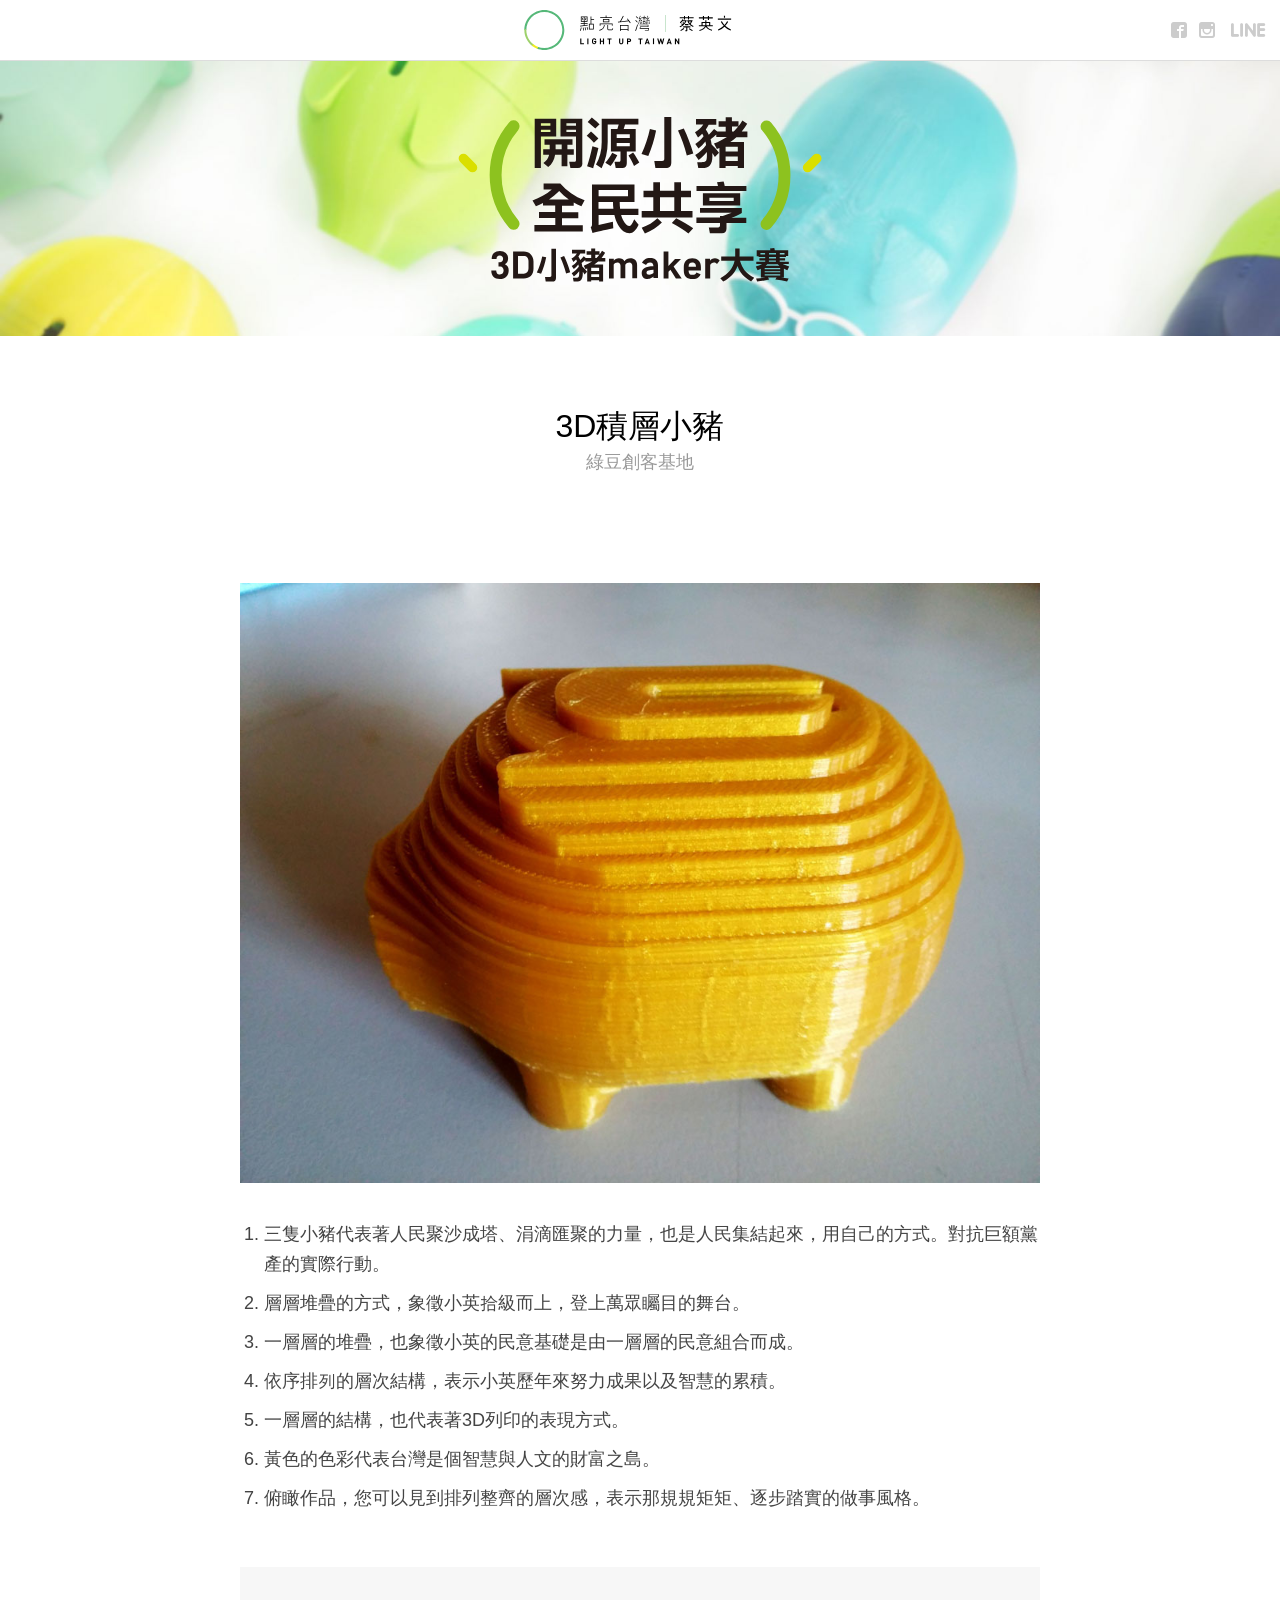
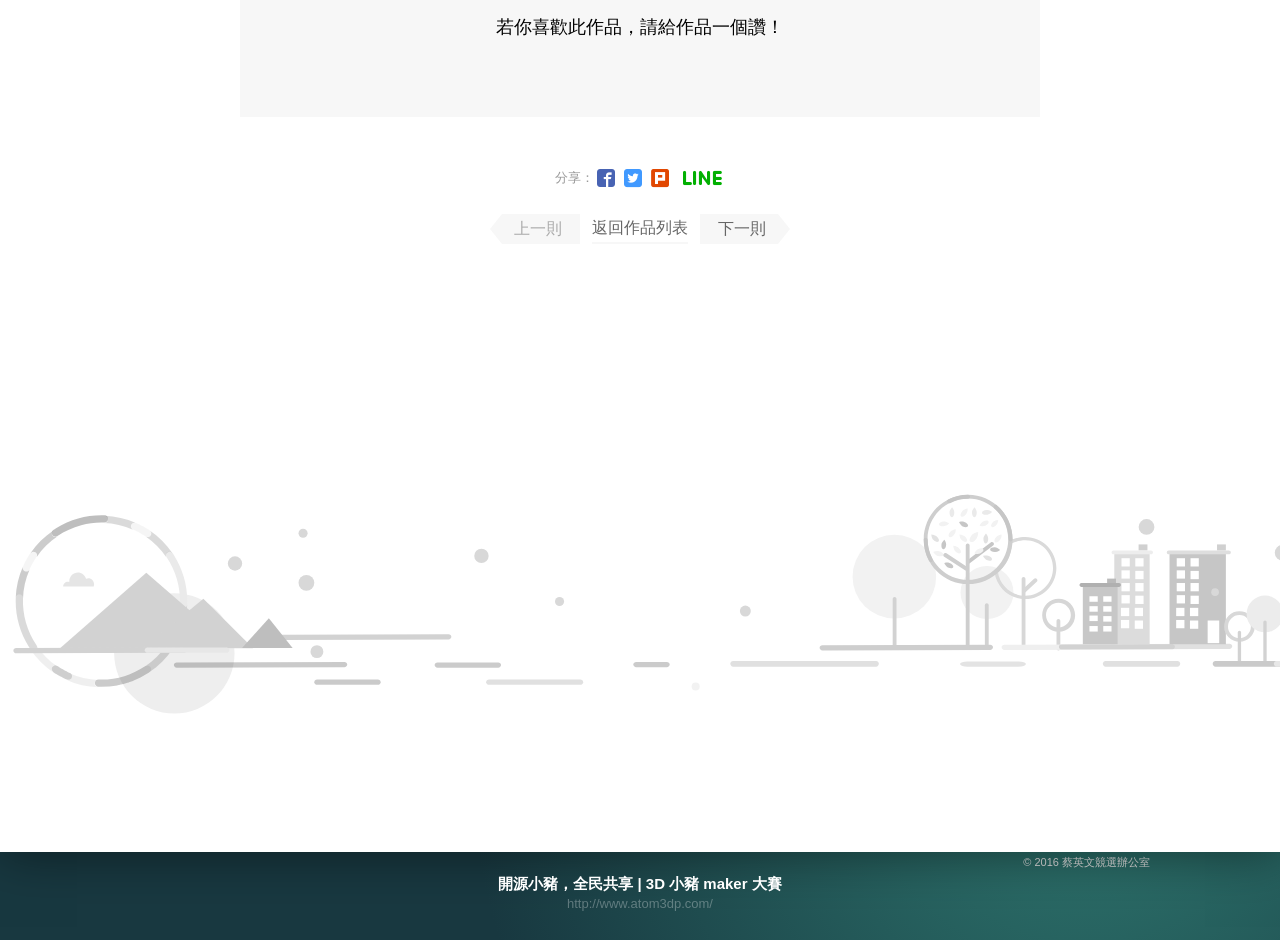
==== post/1.html @ 20036507 "init" ====
<!DOCTYPE html><html lang="zh-TW"><head><meta content="IE=edge,chrome=1" http-equiv="X-UA-Compatible"><meta charset="utf-8"><meta content="width=device-width, initial-scale=1" name="viewport"><link href="/stylesheets/all.css" media="screen" rel="stylesheet" type="text/css" />
<link href="/vendor/icomoon/style.css" media="screen" rel="stylesheet" type="text/css" /><script src="/vendor/modernizr.custom.76886.js" type="text/javascript"></script><script src="//ajax.googleapis.com/ajax/libs/jquery/1.10.2/jquery.min.js" type="text/javascript"></script>
<script src="/vendor/lazysizes.js" type="text/javascript"></script>
<script src="/vendor/macho.js" type="text/javascript"></script>
<script src="/vendor/jquery.waypoints.min.js" type="text/javascript"></script>
<script src="/javascripts/all.js" type="text/javascript"></script><!--[if IE]><link href="/stylesheets/ie.css" media="screen" rel="stylesheet" type="text/css" /><![endif]--><!--[if lt IE 9]><script src="//html5shim.googlecode.com/svn/trunk/html5.js" type="text/javascript"></script><![endif]--><title>3D積層小豬｜3D 小豬 maker 大賽</title><meta content="開源小豬，全民共享, 3D 小豬 maker 大賽, 點亮台灣, 蔡英文" name="keywords"><meta content="3D 小豬 maker 大賽網路票選" name="description"><meta content="3D積層小豬｜3D 小豬 maker 大賽" property="og:title"><meta content="開源小豬，全民共享 | 3D 小豬 maker 大賽" property="og:site_name"><meta content="/images/post/1.jpg" property="og:image"><meta content="利用一片片的結構，疊合成3D小豬，象徵小英民意支持的一層層堆疊、也代表的小英智慧的累積以及3D列印的積層式方法。" property="og:description"><meta content="website" property="og:type"><meta content="100002269303618" property="fb:admins"><meta content="1771807498" property="fb:admins"></head><body><div class="page"><div class="page-inner"><div class="header"><div class="logo"><a href="http://iing.tw">點亮台灣 Light UP TAIWAN</a></div><ul class="social-nav"><li><a class="facebook icon-facebook" href="https://www.facebook.com/tsaiingwen" target="_blank"></a></li><li><a class="instagra icon-instagram" href="https://instagram.com/dpp_on_line/" target="_blank"></a></li><li><a class="line icon-line" href="https://line.me/ti/p/%40jce7961i" target="_blank"></a></li></ul></div><div class="content"><div class="hero"><h1 class="logo"><a href="/">開源小豬全民共享</a></h1></div><div class="post"><div class="container container_single-article"><div class="post-header"><h2 class="post-title">3D積層小豬</h2><span class="post-author">綠豆創客基地</span><div class="fb-like" data-action="like" data-colorscheme="light" data-href="http://www.atom3dp.com/1.html" data-layout="button_count" data-share="false" data-show-faces="true"></div><img class="post-cover" src="/images/post/1.jpg"></div><div class="post-content article"><ol>
  <li>三隻小豬代表著人民聚沙成塔、涓滴匯聚的力量，也是人民集結起來，用自己的方式。對抗巨額黨產的實際行動。</li>
  <li>層層堆疊的方式，象徵小英拾級而上，登上萬眾矚目的舞台。</li>
  <li>一層層的堆疊，也象徵小英的民意基礎是由一層層的民意組合而成。</li>
  <li>依序排列的層次結構，表示小英歷年來努力成果以及智慧的累積。</li>
  <li>一層層的結構，也代表著3D列印的表現方式。</li>
  <li>黃色的色彩代表台灣是個智慧與人文的財富之島。</li>
  <li>俯瞰作品，您可以見到排列整齊的層次感，表示那規規矩矩、逐步踏實的做事風格。</li>
</ol>
</div><div class="post-footer"><div class="post-vote"><span class="post-vote-text">若你喜歡此作品，<span class="no-wrap">請給作品一個讚！</span></span><span class="fb-like" data-action="like" data-colorscheme="light" data-href="http://www.atom3dp.com/1.html" data-layout="button_count" data-share="false" data-show-faces="true"></span></div><div class="post-share"><span class="post-share-title">分享：</span><a class="post-share-btn icon-facebook" href="https://www.facebook.com/sharer/sharer.php?u=http://www.atom3dp.com/post/1.html" target="_blank"></a><a class="post-share-btn icon-twitter" href="https://twitter.com/intent/tweet?hashtags=LightUpTaiwan,點亮台灣,開源小豬，全民共享,3D小豬maker大賽&amp;text=3D積層小豬｜3D小豬maker大賽&amp;url=http://www.atom3dp.com/post/1.html/&amp;via=iingwen" target="_blank"></a><a class="post-share-btn icon-plurk" href="http://www.plurk.com/?qualifier=shares&status=http://www.atom3dp.com/post/1" target="_blank"></a><a class="post-share-btn icon-line" href="#" target="_blank"></a></div><div class="pager"><span class="pager-item prev is-disabled"><div class="pager-title">上一則</div></span><a class="pager-item pager-item_return" href="/#showcase">返回作品列表</a><a class="pager-item next" href="/post/2.html"><div class="pager-title">下一則</div></a></div></div><div id="fb-root"></div>
<script>(function(d, s, id) {
  var js, fjs = d.getElementsByTagName(s)[0];
  if (d.getElementById(id)) return;
  js = d.createElement(s); js.id = id;
  js.src = "//connect.facebook.net/zh_TW/sdk.js#xfbml=1&version=v2.5";
  fjs.parentNode.insertBefore(js, fjs);
}(document, 'script', 'facebook-jssdk'));</script>
</div></div></div><div class="page-bottom-illustrator"></div><div class="back-to-top-wrap"><a class="back-to-top" href="#top">Top</a></div></div><div class="site-info"><div class="container"><a href="#top"><div class="site-name">開源小豬，全民共享 | 3D 小豬 maker 大賽</div><div class="site-url">http://www.atom3dp.com/</div></a></div></div></div><div class="footer"><div class="container"><div class="site-list"><a class="site" href="http://donate.iing.tw"><div class="site-logo site-logo_donate"></div><div class="site-meta site-title">蔡英文競選小額募款</div><div class="site-meta site-subtitle">donate.iing.tw</div></a><a class="site" href="http://melody.iing.tw"><div class="site-logo site-logo_melody"></div><div class="site-meta site-title">台灣美樂地</div><div class="site-meta site-subtitle">melody.iing.tw</div></a><a class="site" href="http://light.iing.tw"><div class="site-logo site-logo_hope"></div><div class="site-meta site-title">在地希望線上博覽會</div><div class="site-meta site-subtitle">light.iing.tw</div></a></div></div><div class="footer-logo"></div><div class="copy">&copy; 2016 蔡英文競選辦公室</div></div></body></html>
---- vendor/icomoon/style.css ----
@font-face {
	font-family: 'icomoon';
	src:url('fonts/icomoon.eot?gyjj9i');
	src:url('fonts/icomoon.eot?gyjj9i#iefix') format('embedded-opentype'),
		url('fonts/icomoon.ttf?gyjj9i') format('truetype'),
		url('fonts/icomoon.woff?gyjj9i') format('woff'),
		url('fonts/icomoon.svg?gyjj9i#icomoon') format('svg');
	font-weight: normal;
	font-style: normal;
}

[class^="icon-"], [class*=" icon-"] {
	font-family: 'icomoon';
	speak: none;
	font-style: normal;
	font-weight: normal;
	font-variant: normal;
	text-transform: none;
	line-height: 1;

	/* Better Font Rendering =========== */
	-webkit-font-smoothing: antialiased;
	-moz-osx-font-smoothing: grayscale;
}

.icon-global-light:before {
	content: "\e609";
}
.icon-download:before {
	content: "\e605";
}
.icon-search:before {
	content: "\e600";
}
.icon-facebook:before {
	content: "\e601";
}
.icon-instagram:before {
	content: "\e602";
}
.icon-line:before {
	content: "\e603";
}
.icon-plurk:before {
	content: "\e604";
}
.icon-twitter:before {
	content: "\e606";
}
.icon-youtube:before {
	content: "\e607";
}
.icon-global:before {
	content: "\e60a";
}
.icon-play:before {
	content: "\e800";
}
.icon-circle-up:before {
	content: "\e608";
}
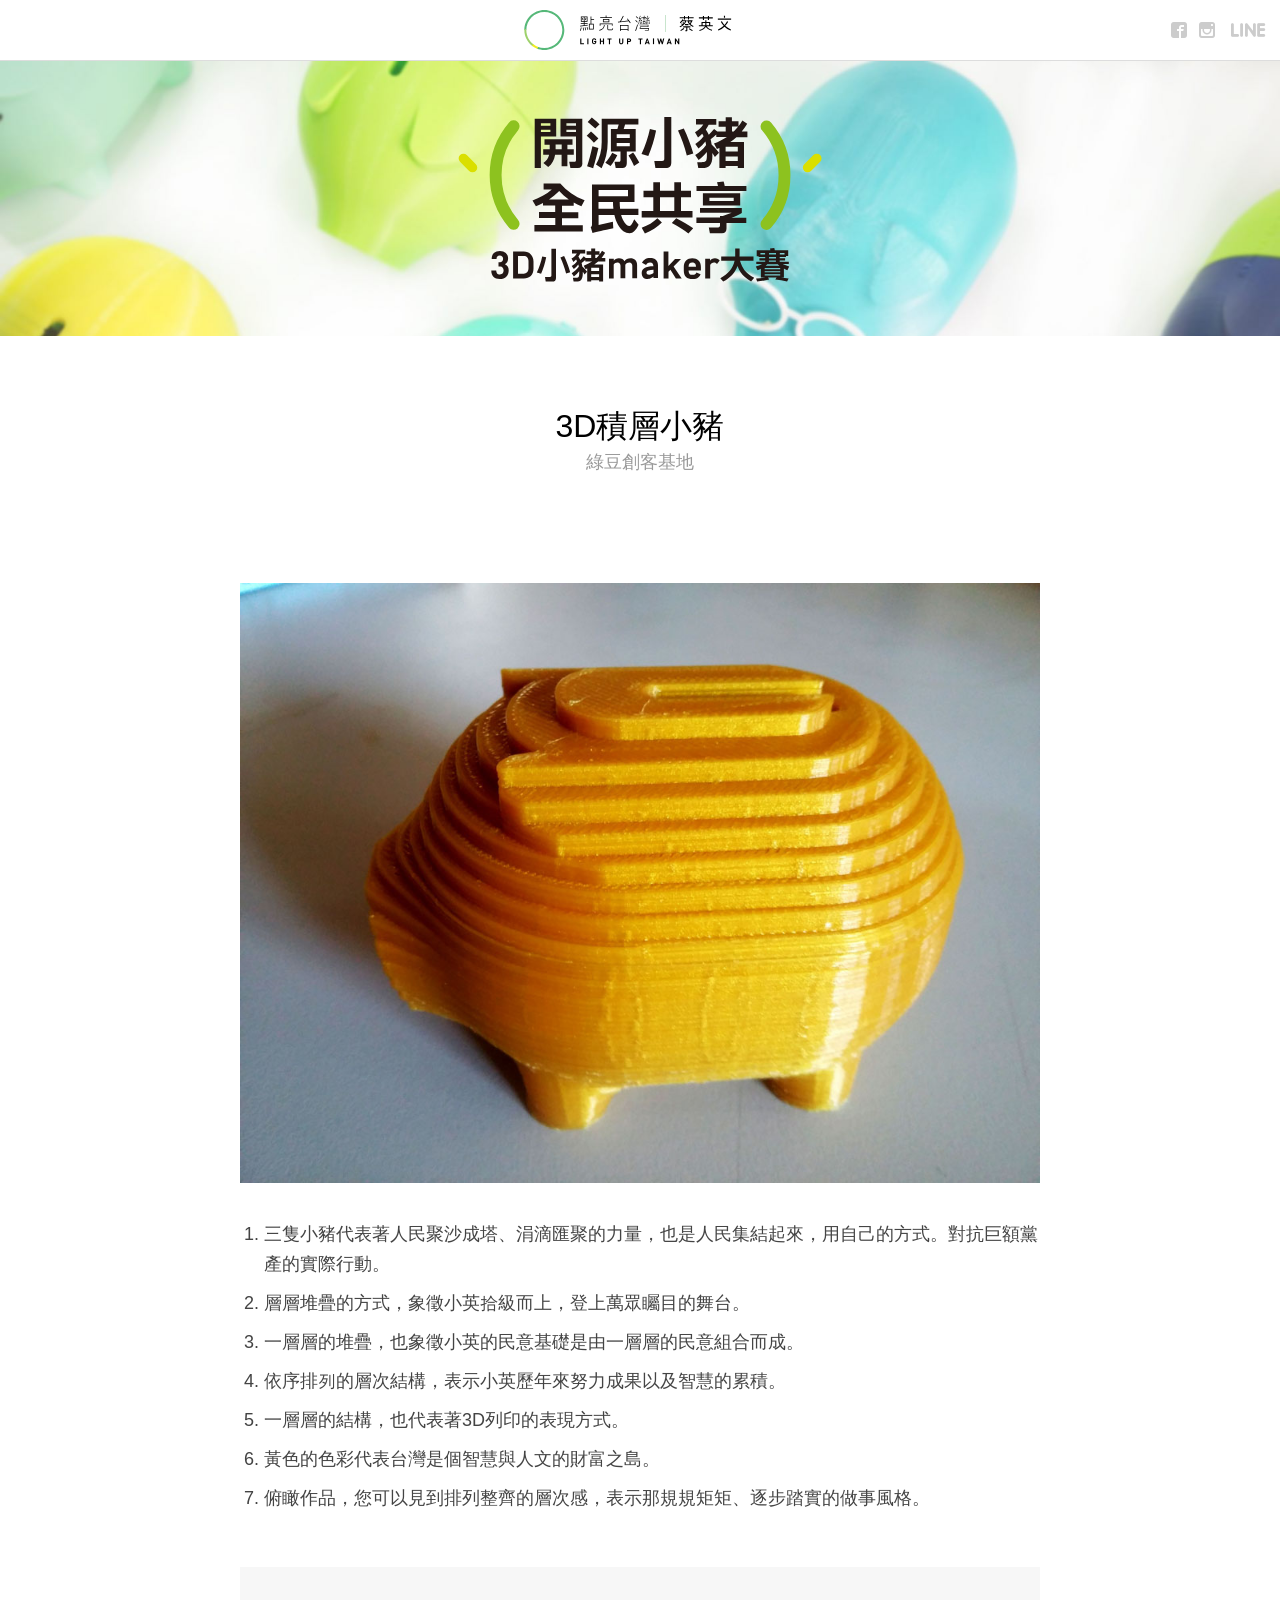
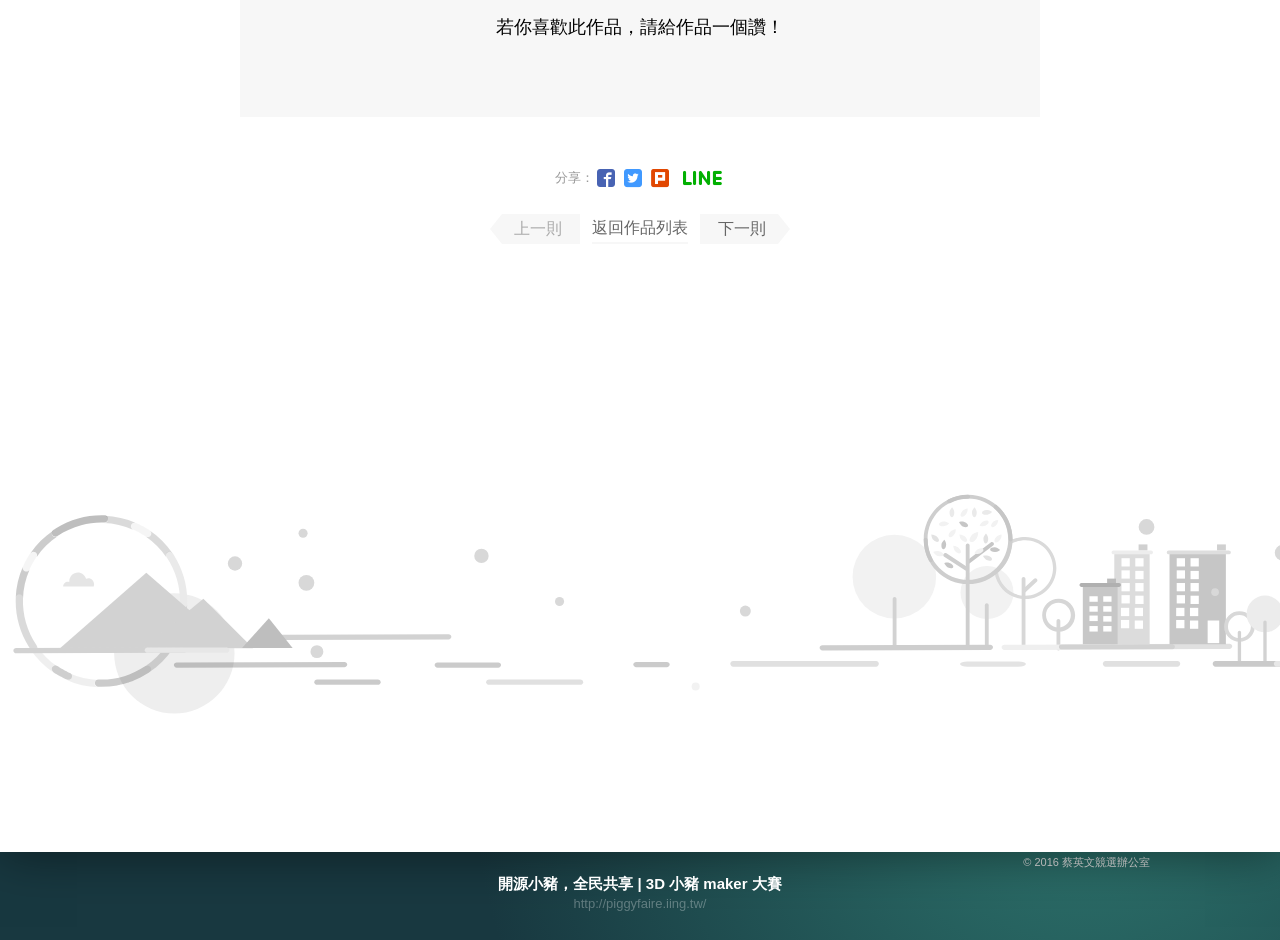
==== commit f501fa05: "update" ====
--- a/post/1.html
+++ b/post/1.html
@@ -3,7 +3,7 @@
 <script src="/vendor/lazysizes.js" type="text/javascript"></script>
 <script src="/vendor/macho.js" type="text/javascript"></script>
 <script src="/vendor/jquery.waypoints.min.js" type="text/javascript"></script>
-<script src="/javascripts/all.js" type="text/javascript"></script><!--[if IE]><link href="/stylesheets/ie.css" media="screen" rel="stylesheet" type="text/css" /><![endif]--><!--[if lt IE 9]><script src="//html5shim.googlecode.com/svn/trunk/html5.js" type="text/javascript"></script><![endif]--><title>3D積層小豬｜3D 小豬 maker 大賽</title><meta content="開源小豬，全民共享, 3D 小豬 maker 大賽, 點亮台灣, 蔡英文" name="keywords"><meta content="3D 小豬 maker 大賽網路票選" name="description"><meta content="3D積層小豬｜3D 小豬 maker 大賽" property="og:title"><meta content="開源小豬，全民共享 | 3D 小豬 maker 大賽" property="og:site_name"><meta content="/images/post/1.jpg" property="og:image"><meta content="利用一片片的結構，疊合成3D小豬，象徵小英民意支持的一層層堆疊、也代表的小英智慧的累積以及3D列印的積層式方法。" property="og:description"><meta content="website" property="og:type"><meta content="100002269303618" property="fb:admins"><meta content="1771807498" property="fb:admins"></head><body><div class="page"><div class="page-inner"><div class="header"><div class="logo"><a href="http://iing.tw">點亮台灣 Light UP TAIWAN</a></div><ul class="social-nav"><li><a class="facebook icon-facebook" href="https://www.facebook.com/tsaiingwen" target="_blank"></a></li><li><a class="instagra icon-instagram" href="https://instagram.com/dpp_on_line/" target="_blank"></a></li><li><a class="line icon-line" href="https://line.me/ti/p/%40jce7961i" target="_blank"></a></li></ul></div><div class="content"><div class="hero"><h1 class="logo"><a href="/">開源小豬全民共享</a></h1></div><div class="post"><div class="container container_single-article"><div class="post-header"><h2 class="post-title">3D積層小豬</h2><span class="post-author">綠豆創客基地</span><div class="fb-like" data-action="like" data-colorscheme="light" data-href="http://www.atom3dp.com/1.html" data-layout="button_count" data-share="false" data-show-faces="true"></div><img class="post-cover" src="/images/post/1.jpg"></div><div class="post-content article"><ol>
+<script src="/javascripts/all.js" type="text/javascript"></script><!--[if IE]><link href="/stylesheets/ie.css" media="screen" rel="stylesheet" type="text/css" /><![endif]--><!--[if lt IE 9]><script src="//html5shim.googlecode.com/svn/trunk/html5.js" type="text/javascript"></script><![endif]--><title>3D積層小豬｜3D 小豬 maker 大賽</title><meta content="開源小豬，全民共享, 3D 小豬 maker 大賽, 點亮台灣, 蔡英文" name="keywords"><meta content="3D 小豬 maker 大賽網路票選" name="description"><meta content="3D積層小豬｜3D 小豬 maker 大賽" property="og:title"><meta content="開源小豬，全民共享 | 3D 小豬 maker 大賽" property="og:site_name"><meta content="/images/post/1.jpg" property="og:image"><meta content="利用一片片的結構，疊合成3D小豬，象徵小英民意支持的一層層堆疊、也代表的小英智慧的累積以及3D列印的積層式方法。" property="og:description"><meta content="website" property="og:type"><meta content="100002269303618" property="fb:admins"><meta content="1771807498" property="fb:admins"></head><body><div class="page"><div class="page-inner"><div class="header"><div class="logo"><a href="http://iing.tw">點亮台灣 Light UP TAIWAN</a></div><ul class="social-nav"><li><a class="facebook icon-facebook" href="https://www.facebook.com/tsaiingwen" target="_blank"></a></li><li><a class="instagra icon-instagram" href="https://instagram.com/dpp_on_line/" target="_blank"></a></li><li><a class="line icon-line" href="https://line.me/ti/p/%40jce7961i" target="_blank"></a></li></ul></div><div class="content"><div class="hero"><h1 class="logo"><a href="/">開源小豬全民共享</a></h1></div><div class="post"><div class="container container_single-article"><div class="post-header"><h2 class="post-title">3D積層小豬</h2><span class="post-author">綠豆創客基地</span><div class="fb-like" data-action="like" data-colorscheme="light" data-href="http://piggyfaire.iing.tw/1.html" data-layout="button_count" data-share="false" data-show-faces="true"></div><img class="post-cover" src="/images/post/1.jpg"></div><div class="post-content article"><ol>
   <li>三隻小豬代表著人民聚沙成塔、涓滴匯聚的力量，也是人民集結起來，用自己的方式。對抗巨額黨產的實際行動。</li>
   <li>層層堆疊的方式，象徵小英拾級而上，登上萬眾矚目的舞台。</li>
   <li>一層層的堆疊，也象徵小英的民意基礎是由一層層的民意組合而成。</li>
@@ -12,7 +12,7 @@
   <li>黃色的色彩代表台灣是個智慧與人文的財富之島。</li>
   <li>俯瞰作品，您可以見到排列整齊的層次感，表示那規規矩矩、逐步踏實的做事風格。</li>
 </ol>
-</div><div class="post-footer"><div class="post-vote"><span class="post-vote-text">若你喜歡此作品，<span class="no-wrap">請給作品一個讚！</span></span><span class="fb-like" data-action="like" data-colorscheme="light" data-href="http://www.atom3dp.com/1.html" data-layout="button_count" data-share="false" data-show-faces="true"></span></div><div class="post-share"><span class="post-share-title">分享：</span><a class="post-share-btn icon-facebook" href="https://www.facebook.com/sharer/sharer.php?u=http://www.atom3dp.com/post/1.html" target="_blank"></a><a class="post-share-btn icon-twitter" href="https://twitter.com/intent/tweet?hashtags=LightUpTaiwan,點亮台灣,開源小豬，全民共享,3D小豬maker大賽&amp;text=3D積層小豬｜3D小豬maker大賽&amp;url=http://www.atom3dp.com/post/1.html/&amp;via=iingwen" target="_blank"></a><a class="post-share-btn icon-plurk" href="http://www.plurk.com/?qualifier=shares&status=http://www.atom3dp.com/post/1" target="_blank"></a><a class="post-share-btn icon-line" href="#" target="_blank"></a></div><div class="pager"><span class="pager-item prev is-disabled"><div class="pager-title">上一則</div></span><a class="pager-item pager-item_return" href="/#showcase">返回作品列表</a><a class="pager-item next" href="/post/2.html"><div class="pager-title">下一則</div></a></div></div><div id="fb-root"></div>
+</div><div class="post-footer"><div class="post-vote"><span class="post-vote-text">若你喜歡此作品，<span class="no-wrap">請給作品一個讚！</span></span><span class="fb-like" data-action="like" data-colorscheme="light" data-href="http://piggyfaire.iing.tw/1.html" data-layout="button_count" data-share="false" data-show-faces="true"></span></div><div class="post-share"><span class="post-share-title">分享：</span><a class="post-share-btn icon-facebook" href="https://www.facebook.com/sharer/sharer.php?u=http://piggyfaire.iing.tw/post/1.html" target="_blank"></a><a class="post-share-btn icon-twitter" href="https://twitter.com/intent/tweet?hashtags=LightUpTaiwan,點亮台灣,開源小豬，全民共享,3D小豬maker大賽&amp;text=3D積層小豬｜3D小豬maker大賽&amp;url=http://piggyfaire.iing.tw/post/1.html/&amp;via=iingwen" target="_blank"></a><a class="post-share-btn icon-plurk" href="http://www.plurk.com/?qualifier=shares&status=http://piggyfaire.iing.tw/post/1" target="_blank"></a><a class="post-share-btn icon-line" href="#" target="_blank"></a></div><div class="pager"><span class="pager-item prev is-disabled"><div class="pager-title">上一則</div></span><a class="pager-item pager-item_return" href="/#showcase">返回作品列表</a><a class="pager-item next" href="/post/2.html"><div class="pager-title">下一則</div></a></div></div><div id="fb-root"></div>
 <script>(function(d, s, id) {
   var js, fjs = d.getElementsByTagName(s)[0];
   if (d.getElementById(id)) return;
@@ -20,4 +20,4 @@
   js.src = "//connect.facebook.net/zh_TW/sdk.js#xfbml=1&version=v2.5";
   fjs.parentNode.insertBefore(js, fjs);
 }(document, 'script', 'facebook-jssdk'));</script>
-</div></div></div><div class="page-bottom-illustrator"></div><div class="back-to-top-wrap"><a class="back-to-top" href="#top">Top</a></div></div><div class="site-info"><div class="container"><a href="#top"><div class="site-name">開源小豬，全民共享 | 3D 小豬 maker 大賽</div><div class="site-url">http://www.atom3dp.com/</div></a></div></div></div><div class="footer"><div class="container"><div class="site-list"><a class="site" href="http://donate.iing.tw"><div class="site-logo site-logo_donate"></div><div class="site-meta site-title">蔡英文競選小額募款</div><div class="site-meta site-subtitle">donate.iing.tw</div></a><a class="site" href="http://melody.iing.tw"><div class="site-logo site-logo_melody"></div><div class="site-meta site-title">台灣美樂地</div><div class="site-meta site-subtitle">melody.iing.tw</div></a><a class="site" href="http://light.iing.tw"><div class="site-logo site-logo_hope"></div><div class="site-meta site-title">在地希望線上博覽會</div><div class="site-meta site-subtitle">light.iing.tw</div></a></div></div><div class="footer-logo"></div><div class="copy">&copy; 2016 蔡英文競選辦公室</div></div></body></html>+</div></div></div><div class="page-bottom-illustrator"></div><div class="back-to-top-wrap"><a class="back-to-top" href="#top">Top</a></div></div><div class="site-info"><div class="container"><a href="#top"><div class="site-name">開源小豬，全民共享 | 3D 小豬 maker 大賽</div><div class="site-url">http://piggyfaire.iing.tw/</div></a></div></div></div><div class="footer"><div class="container"><div class="site-list"><a class="site" href="http://donate.iing.tw"><div class="site-logo site-logo_donate"></div><div class="site-meta site-title">蔡英文競選小額募款</div><div class="site-meta site-subtitle">donate.iing.tw</div></a><a class="site" href="http://melody.iing.tw"><div class="site-logo site-logo_melody"></div><div class="site-meta site-title">台灣美樂地</div><div class="site-meta site-subtitle">melody.iing.tw</div></a><a class="site" href="http://light.iing.tw"><div class="site-logo site-logo_hope"></div><div class="site-meta site-title">在地希望線上博覽會</div><div class="site-meta site-subtitle">light.iing.tw</div></a></div></div><div class="footer-logo"></div><div class="copy">&copy; 2016 蔡英文競選辦公室</div></div></body></html>
